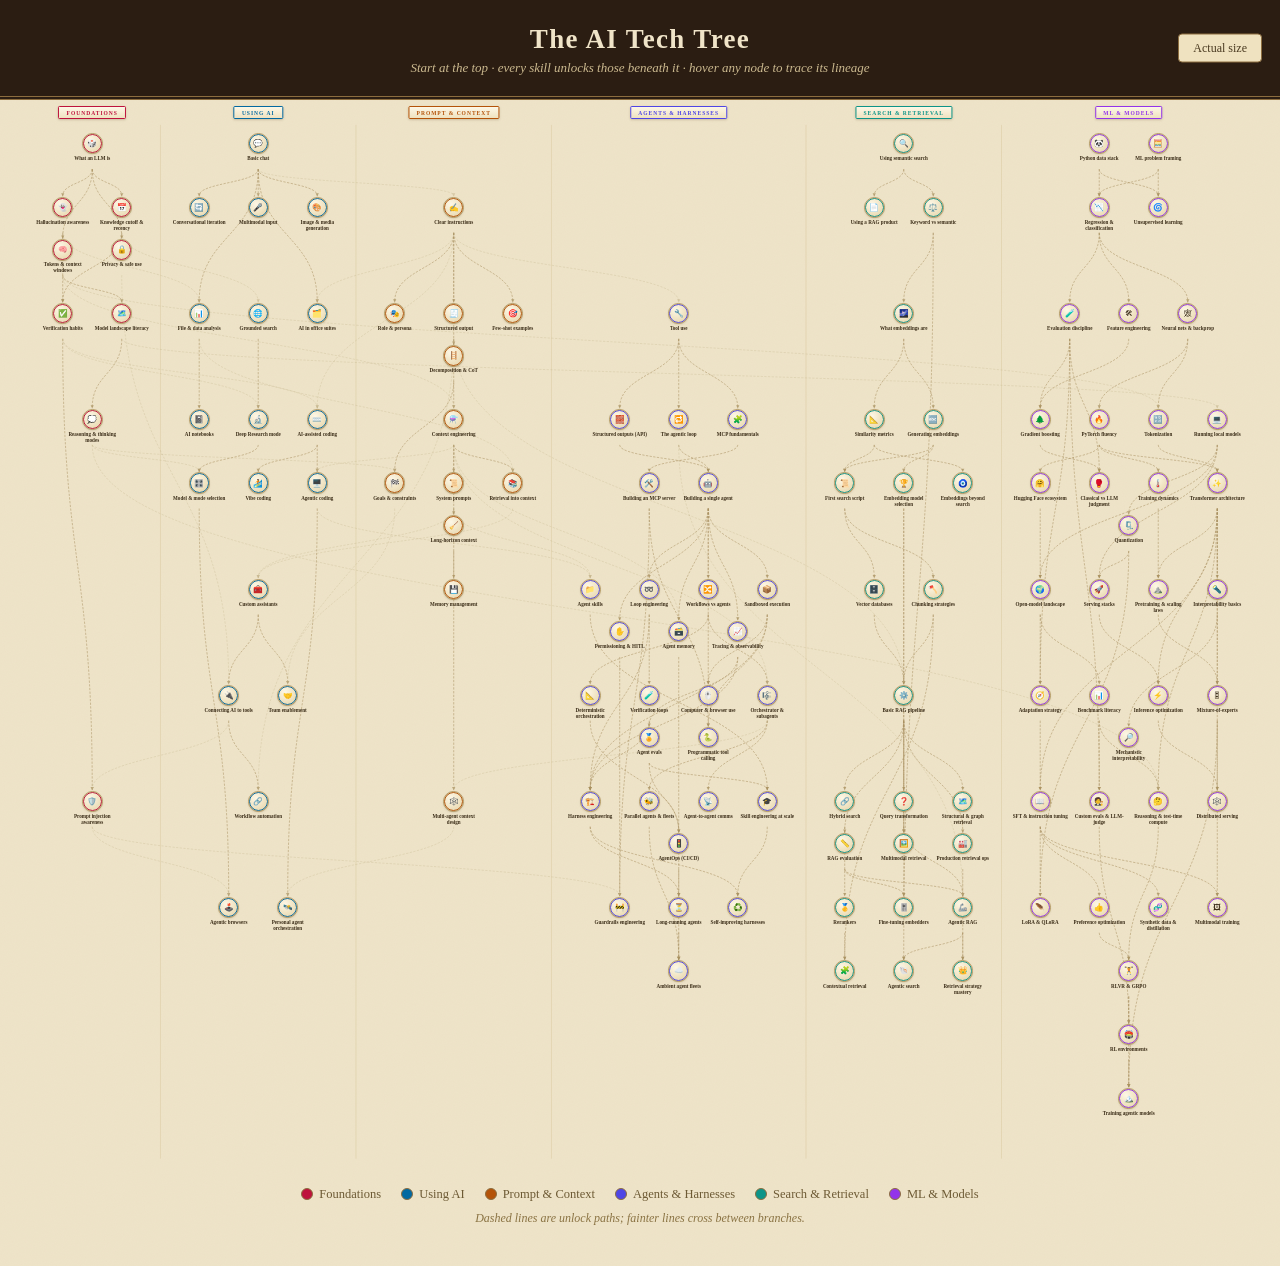
==== index.html @ b803f150 "Initial commit: AI Tech Tree interactive infographic + poster PDF" ====
<!DOCTYPE html>
<html lang="en">
<head>
<meta charset="UTF-8">
<meta name="viewport" content="width=device-width, initial-scale=1.0">
<title>The AI Tech Tree</title>
<style>
  * { margin:0; padding:0; box-sizing:border-box; }
  body {
    font-family: Georgia, "Iowan Old Style", "Palatino Linotype", serif;
    background: #efe4c9 url('data:image/svg+xml,<svg xmlns="http://www.w3.org/2000/svg" width="140" height="140" viewBox="0 0 140 140"><filter id="n"><feTurbulence type="fractalNoise" baseFrequency=".9" numOctaves="2"/><feColorMatrix values="0 0 0 0 .45 0 0 0 0 .38 0 0 0 0 .26 0 0 0 .05 0"/></filter><rect width="140" height="140" filter="url(%23n)"/></svg>');
    color: #3a2c17;
  }
  header.masthead {
    background: #2b1d12; color: #f0e4c8; border-bottom: 4px double #8c6d3f;
    text-align: center; padding: 24px 20px 20px;
    position: relative;
  }
  header.masthead h1 { font-size: 27px; letter-spacing: .05em; font-weight: 700; }
  header.masthead .sub { margin-top: 5px; font-size: 13px; color: #cbb98f; font-style: italic; }
  #zoomBtn {
    position: absolute; right: 18px; top: 50%; transform: translateY(-50%);
    font-family: inherit; font-size: 12px; padding: 6px 14px; cursor: pointer;
    background: #efe2c0; color: #4a3a20; border: 1px solid #8c6d3f; border-radius: 4px;
  }
  #viewport { overflow: auto; }
  .canvas { position: relative; margin: 0 auto; }
  svg.edges { position: absolute; inset: 0; pointer-events: none; }
  .lane-head {
    position: absolute; top: 14px; transform: translateX(-50%); z-index: 6;
    background: linear-gradient(180deg,#fdf7e6,#efe2c0);
    border: 1px solid var(--c); border-radius: 3px;
    padding: 5px 16px; font-size: 12px; font-weight: 700;
    letter-spacing: .18em; text-transform: uppercase; color: var(--c);
    box-shadow: 0 2px 5px rgba(80,60,20,.22); white-space: nowrap;
  }
  .node { position: absolute; width: 122px; text-align: center; cursor: default; transition: opacity .15s, transform .15s; z-index: 3; }
  .node .medal {
    width: 42px; height: 42px; margin: 0 auto 4px; border-radius: 50%;
    background: radial-gradient(circle at 35% 30%, #fdf7e6, #efe2c0 60%, #e2d1a6);
    border: 2.5px solid var(--c); outline: 1px solid #b49a63; outline-offset: 2px;
    display: flex; align-items: center; justify-content: center;
    font-size: 17px; box-shadow: 0 2px 5px rgba(80,60,20,.32);
  }
  .node .nm { font-size: 11px; font-weight: 700; line-height: 1.2; color: #3a2c17; }
  .dim { opacity: .13; }
  .lit { transform: scale(1.06); z-index: 8; }
  .tip {
    position: absolute; z-index: 60; width: 250px; font-size: 12px; line-height: 1.5;
    padding: 10px 13px; border-radius: 6px; pointer-events: none; display: none;
    background: #fbf3dd; border: 1px solid #b49a63; color: #4a3a20;
    box-shadow: 0 6px 18px rgba(80,60,20,.4);
  }
  .tip .needs { margin-top: 5px; font-size: 11px; color: #8a7343; font-style: italic; }
  footer { text-align: center; padding: 18px 0 40px; }
  .legend { display: inline-flex; gap: 20px; font-size: 12.5px; color: #6d5a34; flex-wrap: wrap; justify-content: center; }
  .legend .sw { width: 12px; height: 12px; border-radius: 50%; display: inline-block; margin-right: 6px; vertical-align: -1.5px; border: 1px solid #8c6d3f; }
  .hint { margin-top: 9px; font-size: 12px; font-style: italic; color: #8a7343; }
</style>
</head>
<body>
<header class="masthead">
  <h1>The AI Tech Tree</h1>
  <div class="sub">Start at the top · every skill unlocks those beneath it · hover any node to trace its lineage</div>
  <button id="zoomBtn">Actual size</button>
</header>
<div id="viewport"><div class="canvas" id="canvas"></div></div>
<footer>
  <div class="legend" id="legend"></div>
  <div class="hint">Dashed lines are unlock paths; fainter lines cross between branches.</div>
</footer>

<script>
const BRANCHES = [
  {k:'F', name:'Foundations',           c:'#BE123C'},
  {k:'U', name:'Using AI',              c:'#0369A1'},
  {k:'P', name:'Prompt & Context',      c:'#B45309'},
  {k:'A', name:'Agents & Harnesses',    c:'#4F46E5'},
  {k:'R', name:'Search & Retrieval',    c:'#0D9488'},
  {k:'M', name:'ML & Models',           c:'#9333EA'},
];
const MAXSLOT = {F:2, U:3, P:3, A:4, R:3, M:4};

// [id, name, icon, prereqs, description]
const RAW = {
F: [
 ['F1','What an LLM is','🎲',[],'A probabilistic next-token predictor — not a database or a search engine.'],
 ['F2','Hallucination awareness','👻',['F1'],'Models produce confident falsehoods; fabricated citations exist.'],
 ['F3','Knowledge cutoff & recency','📅',['F1'],'Models have a training cutoff — know when to force web grounding.'],
 ['F4','Tokens & context windows','🧠',['F1'],'Finite working memory and the cost unit of everything downstream.'],
 ['F5','Verification habits','✅',['F2','F3'],'Demand sources, cross-check, test generated code before trusting it.'],
 ['F6','Privacy & safe use','🔒',['F1'],'What not to paste; consumer vs enterprise data handling.'],
 ['F7','Model landscape literacy','🗺️',['F4'],'The major model families and their speed / depth / cost trade-offs.'],
 ['F8','Reasoning & thinking modes','💭',['F7'],'Fast vs extended thinking; when to override the auto-router.'],
 ['F9','Prompt injection awareness','🛡️',['F5','U14'],'Agents reading untrusted content can be hijacked — the "lethal trifecta."'],
],
U: [
 ['U1','Basic chat','💬',[],'Ask, iterate, regenerate, edit prompts.'],
 ['U2','Conversational iteration','🔄',['U1'],'Refine in dialogue; request alternatives and self-critique.'],
 ['U3','Multimodal input','🎤',['U1'],'Voice conversations; uploading images, screenshots, documents.'],
 ['U4','Image & media generation','🎨',['U1'],'Generating and iterating on images and video with references.'],
 ['U5','File & data analysis','📊',['U1','F2'],'PDFs and spreadsheets via modes that compute rather than guess.'],
 ['U6','Grounded search','🌐',['F3'],'Built-in web search with citations — and actually reading them.'],
 ['U7','AI in office suites','🗂️',['U1','P1'],'Assistants inside docs, mail, sheets, and meetings.'],
 ['U8','AI notebooks','📓',['U5'],'Source-grounded notebooks: cited chat, overviews, study guides.'],
 ['U9','Deep Research mode','🔬',['U6','F5'],'Delegating multi-step cited research; auditing the sources.'],
 ['U10','Model & mode selection','🎛️',['F8','U9'],'Cheap-fast for drafts, thinking for hard problems, research for sourcing.'],
 ['U11','Custom assistants','🧰',['P8','P9'],'Packaging instructions + knowledge into reusable assistants.'],
 ['U12','AI-assisted coding','⌨️',['P1','F5'],'IDE copilots and inline chat — reviewing every suggestion.'],
 ['U13','Vibe coding','🏄',['U12'],'Building working apps from natural language; prototype-grade limits.'],
 ['U14','Connecting AI to tools','🔌',['U11','F6'],'MCP connectors to your apps; managing permissions.'],
 ['U15','Agentic coding','🖥️',['U12','P7'],'Delegating multi-file work to terminal agents; specs and diff review.'],
 ['U16','Workflow automation','🔗',['U14','P3'],'AI-in-the-loop automations: triggers, LLM steps, approval gates.'],
 ['U17','Agentic browsers','🕹️',['U10','F9'],'Delegating real web tasks; supervising, sandboxing credentials.'],
 ['U18','Personal agent orchestration','🛰️',['U15','P12'],'Scheduled and background agents running your recurring work.'],
 ['U19','Team enablement','🤝',['U11','P6'],'Sharing prompt libraries, skills, and assistants across a team.'],
],
P: [
 ['P1','Clear instructions','✍️',['U1'],'Task, audience, format, constraints — the context a new hire would need.'],
 ['P2','Role & persona','🎭',['P1'],'Assigning a point of view to shape tone and expertise.'],
 ['P3','Structured output','🧾',['P1'],'JSON, tables, tagged sections; delimiters separating instructions from data.'],
 ['P4','Few-shot examples','🎯',['P1'],'Examples to lock format and style — situational on reasoning models.'],
 ['P5','Decomposition & CoT','🪜',['P1'],'Manual step-by-step — and knowing when reasoning models make it redundant.'],
 ['P6','Goals & constraints','🏁',['P5','F8'],'Specify success criteria; let the model choose the reasoning path.'],
 ['P7','Context engineering','⚗️',['P3','F4'],'Curate the smallest high-signal token set; the window is scarce.'],
 ['P8','System prompts','📜',['P7'],'Persistent behavior at the right altitude — heuristics, not brittle rules.'],
 ['P9','Retrieval into context','📚',['P7','U5'],'Grounding in your own docs instead of pasting everything.'],
 ['P10','Memory management','💾',['P8'],'Curating persistent memory; knowing what is stored.'],
 ['P11','Long-horizon context','🧹',['P7'],'Compaction, scratchpads, deliberately starting fresh threads.'],
 ['P12','Multi-agent context design','🕸️',['P11','A18'],'Condensed hand-offs and context isolation across sub-agents.'],
],
A: [
 ['A1','Tool use','🔧',['P1'],'The model emits a typed call; your code runs it.'],
 ['A2','Structured outputs (API)','🧱',['A1'],'Constraining output to a JSON Schema.'],
 ['A3','The agentic loop','🔁',['A1'],'Gather context → act via tools → verify → repeat.'],
 ['A4','MCP fundamentals','🧩',['A1'],'The standard interface exposing tools and resources to any agent.'],
 ['A5','Building an MCP server','🛠️',['A4'],'Authoring tools with good descriptions; avoiding token bloat.'],
 ['A6','Agent skills','📁',['P8','U15'],'Procedural knowledge as progressively-loaded skill folders.'],
 ['A7','Building a single agent','🤖',['A3','A2'],'Implementing an agent with a current SDK or framework.'],
 ['A8','Loop engineering','➿',['A7'],'Verifiable goals, iteration caps, budgets, termination criteria.'],
 ['A9','Workflows vs agents','🔀',['A7'],'Deterministic pipelines vs open-ended loops — simplest that works.'],
 ['A10','Deterministic orchestration','📐',['A9'],'Control flow in code and graphs, LLM calls as steps.'],
 ['A11','Verification loops','🧪',['A8'],'Tests, linters, and judges inside the loop, not after it.'],
 ['A12','Sandboxed execution','📦',['A7'],'Containers and microVMs; filesystem and network policy.'],
 ['A13','Permissioning & HITL','✋',['A7'],'Approval gates, allowlists, escalation for irreversible actions.'],
 ['A14','Agent memory','🗃️',['P7','A7'],'Session persistence, memory files, cross-session recall.'],
 ['A15','Computer & browser use','🖱️',['A7','A12'],'Agents driving GUIs and browsers via screenshots or DOM.'],
 ['A16','Tracing & observability','📈',['A7'],'Step-level traces of tool calls, tokens, and cost.'],
 ['A17','Harness engineering','🏗️',['A8','A11','A12','A16'],'Engineering the environment around the model — Agent = Model + Harness.'],
 ['A18','Orchestrator & subagents','🎼',['A9','P7'],'A lead agent decomposes, spawns specialists, synthesizes.'],
 ['A19','Parallel agents & fleets','🐝',['A18'],'Fan-out/fan-in; knowing when parallelism pays vs hurts.'],
 ['A20','Agent-to-agent comms','📡',['A18'],'Handoffs and protocols; message-passing vs shared state.'],
 ['A21','Agent evals','🏅',['A16'],'Task success, trajectory evals, pass^k reliability.'],
 ['A22','Guardrails engineering','🚧',['A13','A5','F9'],'Policy checks, budget caps, blast-radius reduction.'],
 ['A23','Programmatic tool calling','🐍',['A5','A12'],'The agent writes code that calls tools as APIs — huge token savings.'],
 ['A24','Skill engineering at scale','🎓',['A6','A21'],'Authoring, evaluating, and distributing skills across teams.'],
 ['A25','AgentOps (CI/CD)','🚦',['A21','A10'],'Regression evals in CI, harness versioning, canary rollouts.'],
 ['A26','Long-running agents','⏳',['A17','A14'],'Hours-to-days sessions: checkpointing, triggers, self-resumption.'],
 ['A27','Ambient agent fleets','☁️',['A26','A19','A25'],'Headless cloud agents reviewed asynchronously by humans.'],
 ['A28','Self-improving harnesses','♻️',['A24','A17'],'Agents that patch their own harness from failure traces, gated by evals.'],
],
R: [
 ['R1','Using semantic search','🔍',[],'Meaning-based search in everyday apps — ideas, not just keywords.'],
 ['R2','Using a RAG product','📄',['R1'],'Q&A over your own documents; judging groundedness.'],
 ['R3','Keyword vs semantic','⚖️',['R1'],'When exact match (grep) beats meaning match, and vice versa.'],
 ['R4','What embeddings are','🌌',['R3'],'Text as vectors where distance ≈ similarity of meaning.'],
 ['R5','Similarity metrics','📐',['R4'],'Cosine and dot product — "how alike are these sentences," in code.'],
 ['R6','Generating embeddings','🔤',['R4'],'Embedding APIs and the sentence-transformers library.'],
 ['R7','First search script','📜',['R5','R6'],'Embed a few hundred texts, brute-force cosine search. No database.'],
 ['R8','Embedding model selection','🏆',['R6'],'MTEB literacy — but trust a small eval on your own data.'],
 ['R9','Vector databases','🗄️',['R7'],'ANN indexes for searching millions of vectors fast.'],
 ['R10','Chunking strategies','🪓',['R7'],'Splitting documents well — the #1 RAG failure mode.'],
 ['R11','Basic RAG pipeline','⚙️',['R9','R10','P3'],'Retrieve → augment → generate, with citations.'],
 ['R12','Hybrid search','🔗',['R11'],'Dense + BM25 + filters fused with RRF — the default baseline.'],
 ['R13','Rerankers','🥇',['R12'],'Second-stage precision with cross-encoders or late interaction.'],
 ['R14','Embeddings beyond search','🧿',['R5'],'Clustering, classification, dedup, recommendations, anomalies.'],
 ['R15','Query transformation','❓',['R11'],'Rewriting, multi-query, HyDE — fixing bad queries before retrieval.'],
 ['R16','Contextual retrieval','🧩',['R10','R13'],'LLM-generated chunk context; late chunking with long-context embedders.'],
 ['R17','Structural & graph retrieval','🗺️',['R11'],'Parent-document, RAPTOR hierarchies, GraphRAG for multi-hop.'],
 ['R18','RAG evaluation','📏',['R11'],'Faithfulness, precision/recall, golden datasets — the gate to everything advanced.'],
 ['R19','Multimodal retrieval','🖼️',['R8','R11'],'PDFs-as-images, tables, diagrams — "you can\'t grep a diagram."'],
 ['R20','Fine-tuning embedders','🎚️',['R8','R18'],'Domain adaptation via contrastive training with hard negatives.'],
 ['R21','Production retrieval ops','🏭',['R11'],'Index freshness, versioning, latency budgets, semantic caching.'],
 ['R22','Agentic RAG','🦾',['R15','R18','A3'],'The LLM plans retrieval: decides if/what/where, grades, retries.'],
 ['R23','Agentic search','🐚',['R22','R3'],'Agents grepping live data instead of pre-built indexes.'],
 ['R24','Retrieval strategy mastery','👑',['R22','R21'],'RAG vs long context vs hybrid — "naive RAG is dead, retrieval is not."'],
],
M: [
 ['M1','Python data stack','🐼',[],'NumPy, pandas, and notebooks for shaping data.'],
 ['M2','ML problem framing','🧮',[],'Supervised vs unsupervised vs RL — is this even ML-shaped?'],
 ['M3','Regression & classification','📉',['M1','M2'],'scikit-learn fit/predict on the classic models.'],
 ['M4','Evaluation discipline','🧪',['M3'],'Splits, cross-validation, leakage, baselines before models.'],
 ['M5','Feature engineering','🛠',['M3'],'Encodings, scaling, domain features — still decisive on tabular data.'],
 ['M6','Gradient boosting','🌲',['M4','M5'],'XGBoost/LightGBM — the reigning tabular default.'],
 ['M7','Unsupervised learning','🌀',['M1','M2'],'Clustering, PCA/UMAP, anomalies — the bridge to embeddings.'],
 ['M8','Neural nets & backprop','🕸',['M3'],'Layers, losses, gradient descent — differentiable programs.'],
 ['M9','PyTorch fluency','🔥',['M8'],'Tensors, autograd, training loops.'],
 ['M10','Tokenization','🔡',['M8','F4'],'BPE subwords; token-cost failure modes.'],
 ['M11','Running local models','💻',['F7'],'Ollama and llama.cpp; matching model size to hardware.'],
 ['M12','Hugging Face ecosystem','🤗',['M9'],'The Hub, model cards, pipelines, license literacy.'],
 ['M13','Classical vs LLM judgment','🥊',['M6','M4'],'When a $0.0001 XGBoost model beats an LLM.'],
 ['M14','Training dynamics','🌡️',['M9'],'Optimizers, schedules, overfitting diagnosis, loss curves.'],
 ['M15','Transformer architecture','✨',['M9','M10'],'Self-attention, RoPE, KV cache — the hub of the deep branch.'],
 ['M16','Quantization','🗜️',['M11'],'GGUF and 4/8-bit trade-offs; formats for GPU serving.'],
 ['M17','Open-model landscape','🌍',['M11','M12'],'Current open-weight families; benchmark skepticism.'],
 ['M18','Adaptation strategy','🧭',['M17','M4'],'Prompt vs RAG vs fine-tune: "fine-tuning is for form, not facts."'],
 ['M19','SFT & instruction tuning','📖',['M18','M15'],'Chat templates; small curated datasets beat big scraped ones.'],
 ['M20','LoRA & QLoRA','🪶',['M19','M16'],'Low-rank adapters — realistic single-GPU fine-tuning.'],
 ['M21','Serving stacks','🚀',['M11','M16'],'vLLM/SGLang; OpenAI-compatible endpoints; throughput vs latency.'],
 ['M22','Benchmark literacy','📊',['M17'],'Saturation, contamination, and the current differentiators.'],
 ['M23','Pretraining & scaling laws','⛰️',['M15','M14'],'Why pure pretraining scaling plateaued.'],
 ['M24','Preference optimization','👍',['M19'],'DPO-family alignment from preference pairs; RLHF as the legacy path.'],
 ['M25','RLVR & GRPO','🏋️',['M24','M32'],'RL with verifiable rewards — the recipe defining modern post-training.'],
 ['M26','Synthetic data & distillation','🧬',['M19'],'Teacher-generated data; distilling reasoning into small models.'],
 ['M27','Inference optimization','⚡',['M21','M15'],'Continuous batching, paged KV cache, speculative decoding.'],
 ['M28','Custom evals & LLM-judge','🧑‍⚖️',['M22','M4'],'Task-specific eval sets; judge biases; eval-driven development.'],
 ['M29','Interpretability basics','🔦',['M15'],'Probing, logit lens, attention visualization.'],
 ['M30','Mixture-of-experts','🎛',['M15','M23'],'Sparse routing — why nearly every frontier model is MoE.'],
 ['M31','Multimodal training','🖼',['M15','M19'],'Vision-language models and fusion approaches.'],
 ['M32','Reasoning & test-time compute','🤔',['M15','M22','F8'],'Long chains of thought, thinking budgets, parallel sampling.'],
 ['M33','RL environments','🏟️',['M25','M28'],'Environments and verifiers — you can\'t reward what you can\'t score.'],
 ['M34','Training agentic models','🏔️',['M25','M33','M30'],'SFT on traces → RLVR → agentic RL in tool environments.'],
 ['M35','Mechanistic interpretability','🔎',['M29'],'SAEs and circuit tracing, crossing into production debugging.'],
 ['M36','Distributed serving','🕸️',['M27','M30'],'Prefill/decode disaggregation and parallelism at scale.'],
]
};

// ---------- build node table ----------
const NODES = [], byId = {};
BRANCHES.forEach(b=>{
  RAW[b.k].forEach(r=>{
    const n = {id:r[0], name:r[1], icon:r[2], pre:r[3], d:r[4], br:b.k, c:b.c};
    NODES.push(n); byId[n.id] = n;
  });
});

// topological level: 1 + max(level of prereqs)
const memo = {};
function lvl(id){
  if (memo[id]) return memo[id];
  const n = byId[id];
  memo[id] = n.pre.length ? 1 + Math.max(...n.pre.map(lvl)) : 1;
  return memo[id];
}
NODES.forEach(n=>{ n.level = lvl(n.id); });
const MAXL = Math.max(...NODES.map(n=>n.level));

// ---------- layout ----------
const SLOTW = 128, LANE_GAP = 40, ROWH = 138, WRAPH = 92, TOP = 74, MARGIN = 46;
// group by branch+level, assign slots with wrapping
const groups = {};
NODES.forEach(n=>{
  const k = n.br + '|' + n.level;
  (groups[k] = groups[k] || []).push(n);
});
Object.values(groups).forEach(g=>{
  const ms = MAXSLOT[g[0].br];
  g.forEach((n,i)=>{ n.slot = i % ms; n.wrow = Math.floor(i / ms); n.rowCount = Math.min(g.length - Math.floor(i/ms)*ms, ms); });
});
// lane x offsets
let lx = MARGIN;
const laneStart = {}, laneWidth = {};
BRANCHES.forEach(b=>{
  laneStart[b.k] = lx;
  laneWidth[b.k] = MAXSLOT[b.k] * SLOTW;
  lx += laneWidth[b.k] + LANE_GAP;
});
const W = lx - LANE_GAP + MARGIN;
// level y offsets (height = rows needed at that level)
const levelRows = {};
for (let L=1; L<=MAXL; L++){
  levelRows[L] = 1;
  BRANCHES.forEach(b=>{
    const g = groups[b.k+'|'+L];
    if (g) levelRows[L] = Math.max(levelRows[L], Math.ceil(g.length / MAXSLOT[b.k]));
  });
}
const levelY = {};
let cy = TOP;
for (let L=1; L<=MAXL; L++){
  levelY[L] = cy;
  cy += ROWH + (levelRows[L]-1)*WRAPH;
}
const H = cy + 30;

NODES.forEach(n=>{
  const centerOffset = (MAXSLOT[n.br] - n.rowCount) * SLOTW / 2;
  n.x = laneStart[n.br] + centerOffset + n.slot*SLOTW + SLOTW/2;  // medal center x
  n.y = levelY[n.level] + n.wrow*WRAPH + 21 + 2;  // medal center y
});

// ---------- render ----------
const canvas = document.getElementById('canvas');
canvas.style.width = W+'px'; canvas.style.height = H+'px';

// lane headers
BRANCHES.forEach(b=>{
  const el = document.createElement('div');
  el.className = 'lane-head';
  el.style.left = (laneStart[b.k] + laneWidth[b.k]/2)+'px';
  el.style.setProperty('--c', b.c);
  el.textContent = b.name;
  canvas.appendChild(el);
});

// edges
const svg = document.createElementNS('http://www.w3.org/2000/svg','svg');
svg.setAttribute('class','edges'); svg.setAttribute('width',W); svg.setAttribute('height',H);
canvas.appendChild(svg);
// lane separator rails
BRANCHES.slice(1).forEach(b=>{
  const x = laneStart[b.k] - LANE_GAP/2;
  const p = document.createElementNS('http://www.w3.org/2000/svg','path');
  p.setAttribute('d',`M ${x} ${TOP-20} L ${x} ${H-16}`);
  p.setAttribute('stroke','#d8c69c'); p.setAttribute('stroke-width','1'); p.setAttribute('fill','none');
  svg.appendChild(p);
});

const EDGE_C = '#a8905f', EDGE_X = '#bfae83', EDGE_LIT = '#2b1d12';
const edgeEls = {};
const EDGES = [];
NODES.forEach(n=>n.pre.forEach(p=>EDGES.push([p, n.id])));
EDGES.forEach(([a,b])=>{
  const na = byId[a], nb = byId[b];
  const ra = 21, rb = 21;
  const x1 = na.x, y1 = na.y + ra + 32;   // out the bottom, below label
  const x2 = nb.x, y2 = nb.y - rb - 5;    // into the top of the medal
  const my = (y1+y2)/2;
  const cross = na.br !== nb.br;
  const p = document.createElementNS('http://www.w3.org/2000/svg','path');
  p.setAttribute('d',`M ${x1} ${y1} C ${x1} ${my}, ${x2} ${my}, ${x2} ${y2-2} L ${x2} ${y2}`);
  p.setAttribute('fill','none');
  p.setAttribute('stroke', cross?EDGE_X:EDGE_C);
  p.setAttribute('stroke-width', cross?'1.2':'1.5');
  p.setAttribute('stroke-dasharray','5 3');
  p.style.opacity = cross? .5 : .75;
  const tip = document.createElementNS('http://www.w3.org/2000/svg','path');
  tip.setAttribute('d',`M ${x2-3.5} ${y2-7} L ${x2} ${y2} L ${x2+3.5} ${y2-7} Z`);
  tip.setAttribute('fill', cross?EDGE_X:EDGE_C);
  tip.style.opacity = cross? .5 : .75;
  svg.appendChild(p); svg.appendChild(tip);
  edgeEls[a+'>'+b] = {p, tip, cross};
});

// lineage maps
const anc = {}, desc = {};
NODES.forEach(n=>{anc[n.id]=new Set(); desc[n.id]=new Set();});
function collectUp(id,set){ byId[id].pre.forEach(p=>{ if(!set.has(p)){ set.add(p); collectUp(p,set); } }); }
NODES.forEach(n=>collectUp(n.id, anc[n.id]));
EDGES.forEach(([a,b])=>{ desc[a].add(b); });
function collectDown(id,set){ desc[id].forEach(d0=>{}); }
// full descendants via repeated pass
NODES.forEach(n=>{
  const set = new Set(); const stack = [n.id];
  while (stack.length){
    const cur = stack.pop();
    EDGES.forEach(([a,b])=>{ if (a===cur && !set.has(b)){ set.add(b); stack.push(b); } });
  }
  n.descAll = set;
});

const tipEl = document.createElement('div'); tipEl.className='tip'; canvas.appendChild(tipEl);

const nodeEls = {};
NODES.forEach(n=>{
  const el = document.createElement('div');
  el.className = 'node';
  el.style.left = (n.x-61)+'px';
  el.style.top = (n.y - 21 - 2)+'px';
  el.style.setProperty('--c', n.c);
  el.innerHTML = `<div class="medal">${n.icon}</div><div class="nm">${n.name}</div>`;
  canvas.appendChild(el);
  nodeEls[n.id] = el;

  el.addEventListener('mouseenter', ()=>{
    const keep = new Set([n.id, ...anc[n.id], ...n.descAll]);
    NODES.forEach(m=>{
      nodeEls[m.id].classList.toggle('dim', !keep.has(m.id));
      nodeEls[m.id].classList.toggle('lit', keep.has(m.id));
    });
    Object.entries(edgeEls).forEach(([k,e])=>{
      const [a,b] = k.split('>');
      const on = keep.has(a) && keep.has(b);
      e.p.setAttribute('stroke', on?EDGE_LIT:(e.cross?EDGE_X:EDGE_C));
      e.p.setAttribute('stroke-width', on?'2.4':(e.cross?'1.2':'1.5'));
      e.tip.setAttribute('fill', on?EDGE_LIT:(e.cross?EDGE_X:EDGE_C));
      e.p.style.opacity = e.tip.style.opacity = on?1:.07;
    });
    tipEl.style.display='block';
    const needNames = n.pre.map(p=>byId[p].name).join(', ');
    tipEl.innerHTML = `<b>${n.name}</b><br>${n.d}` + (needNames?`<div class="needs">Unlocked by: ${needNames}</div>`:'<div class="needs">A starting point — no prerequisites.</div>');
    tipEl.style.left = Math.max(8, Math.min(n.x+40, W-266))+'px';
    tipEl.style.top = Math.max(6, n.y-80)+'px';
  });
  el.addEventListener('mouseleave', ()=>{
    NODES.forEach(m=>nodeEls[m.id].classList.remove('dim','lit'));
    Object.values(edgeEls).forEach(e=>{
      e.p.setAttribute('stroke', e.cross?EDGE_X:EDGE_C);
      e.p.setAttribute('stroke-width', e.cross?'1.2':'1.5');
      e.tip.setAttribute('fill', e.cross?EDGE_X:EDGE_C);
      e.p.style.opacity = e.tip.style.opacity = e.cross?.5:.75;
    });
    tipEl.style.display='none';
  });
});

document.getElementById('legend').innerHTML =
  BRANCHES.map(b=>`<span><span class="sw" style="background:${b.c}"></span>${b.name}</span>`).join('');

// fit-width zoom toggle
const vp = document.getElementById('viewport'), btn = document.getElementById('zoomBtn');
let fit = true;
function applyZoom(){
  const s = fit ? Math.min(1, (window.innerWidth - 24) / W) : 1;
  canvas.style.zoom = s;
  btn.textContent = fit ? 'Actual size' : 'Fit width';
}
btn.addEventListener('click', ()=>{ fit = !fit; applyZoom(); });
window.addEventListener('resize', applyZoom);
applyZoom();
</script>
</body>
</html>
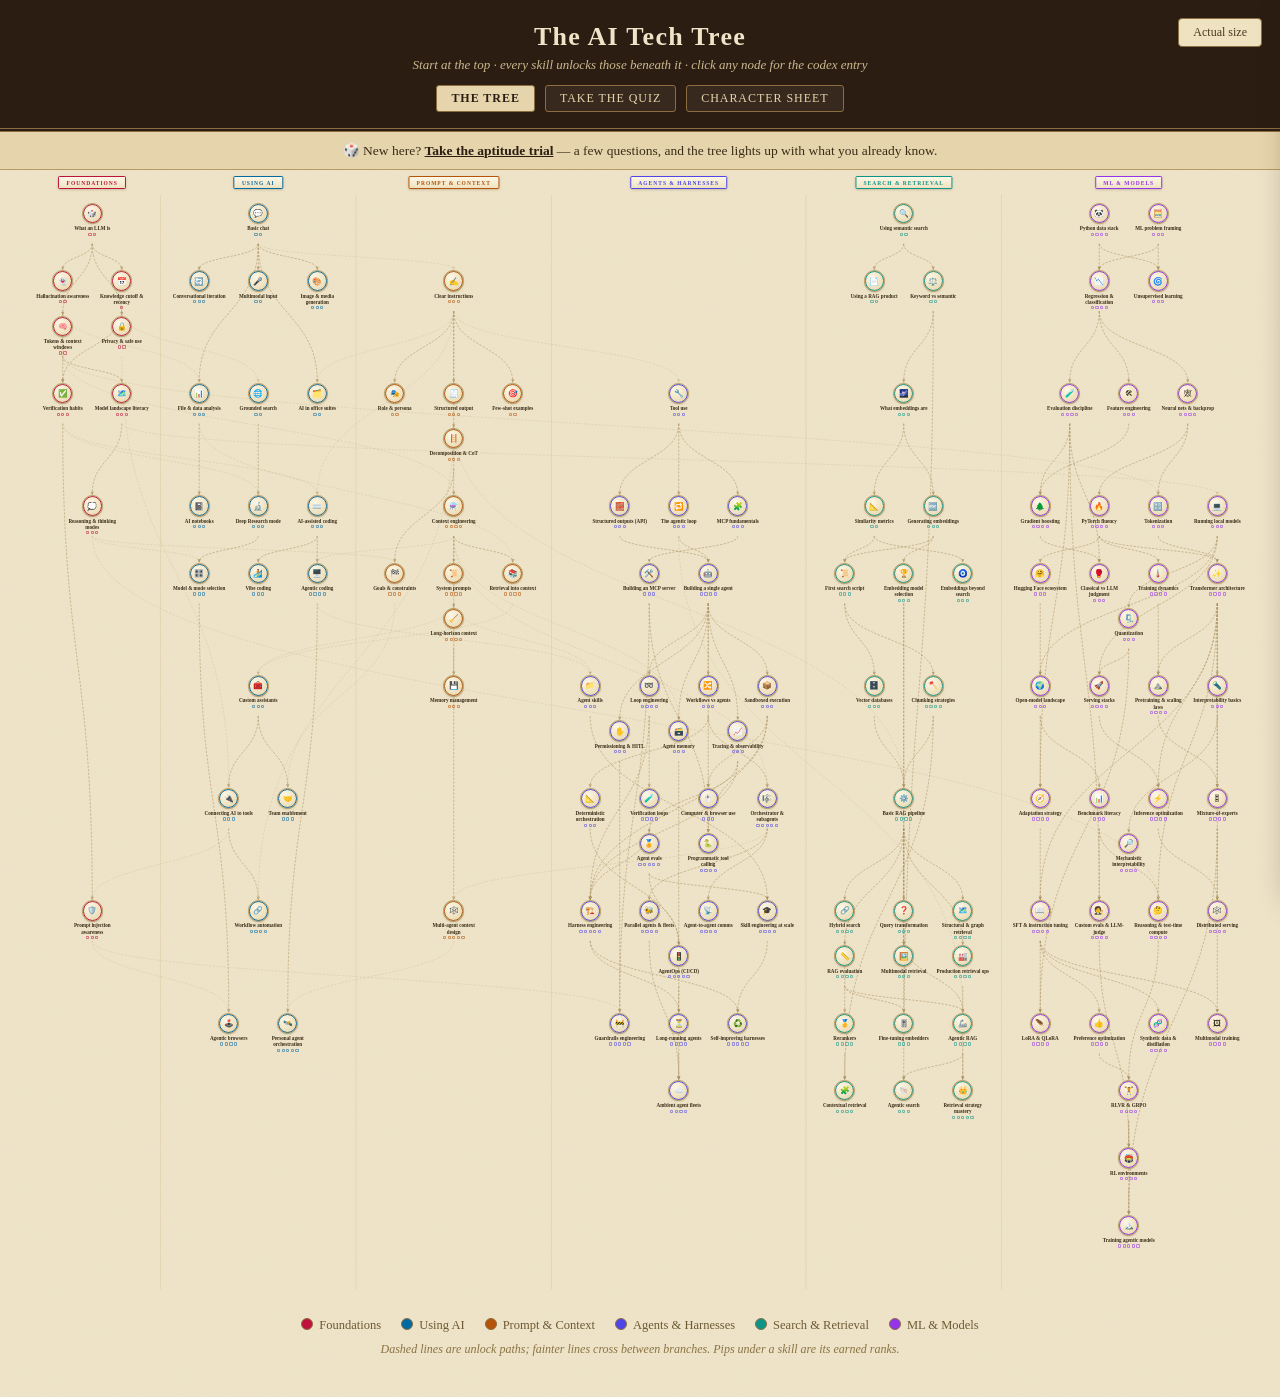
==== commit 80f4b0c3: "Add aptitude quiz, character sheet, and skill ranks - quiz.html: adaptive trial — goal question + ch" ====
--- a/index.html
+++ b/index.html
@@ -4,22 +4,10 @@
 <meta charset="UTF-8">
 <meta name="viewport" content="width=device-width, initial-scale=1.0">
 <title>The AI Tech Tree</title>
+<link rel="stylesheet" href="tt.css">
 <style>
-  * { margin:0; padding:0; box-sizing:border-box; }
-  body {
-    font-family: Georgia, "Iowan Old Style", "Palatino Linotype", serif;
-    background: #efe4c9 url('data:image/svg+xml,<svg xmlns="http://www.w3.org/2000/svg" width="140" height="140" viewBox="0 0 140 140"><filter id="n"><feTurbulence type="fractalNoise" baseFrequency=".9" numOctaves="2"/><feColorMatrix values="0 0 0 0 .45 0 0 0 0 .38 0 0 0 0 .26 0 0 0 .05 0"/></filter><rect width="140" height="140" filter="url(%23n)"/></svg>');
-    color: #3a2c17;
-  }
-  header.masthead {
-    background: #2b1d12; color: #f0e4c8; border-bottom: 4px double #8c6d3f;
-    text-align: center; padding: 24px 20px 20px;
-    position: relative;
-  }
-  header.masthead h1 { font-size: 27px; letter-spacing: .05em; font-weight: 700; }
-  header.masthead .sub { margin-top: 5px; font-size: 13px; color: #cbb98f; font-style: italic; }
   #zoomBtn {
-    position: absolute; right: 18px; top: 50%; transform: translateY(-50%);
+    position: absolute; right: 18px; top: 18px;
     font-family: inherit; font-size: 12px; padding: 6px 14px; cursor: pointer;
     background: #efe2c0; color: #4a3a20; border: 1px solid #8c6d3f; border-radius: 4px;
   }
@@ -34,7 +22,7 @@
     letter-spacing: .18em; text-transform: uppercase; color: var(--c);
     box-shadow: 0 2px 5px rgba(80,60,20,.22); white-space: nowrap;
   }
-  .node { position: absolute; width: 122px; text-align: center; cursor: default; transition: opacity .15s, transform .15s; z-index: 3; }
+  .node { position: absolute; width: 122px; text-align: center; cursor: pointer; transition: opacity .15s, transform .15s; z-index: 3; }
   .node .medal {
     width: 42px; height: 42px; margin: 0 auto 4px; border-radius: 50%;
     background: radial-gradient(circle at 35% 30%, #fdf7e6, #efe2c0 60%, #e2d1a6);
@@ -43,8 +31,17 @@
     font-size: 17px; box-shadow: 0 2px 5px rgba(80,60,20,.32);
   }
   .node .nm { font-size: 11px; font-weight: 700; line-height: 1.2; color: #3a2c17; }
-  .dim { opacity: .13; }
-  .lit { transform: scale(1.06); z-index: 8; }
+  .node .pips { display:flex; justify-content:center; gap:3px; margin-top:3px; height:8px; }
+  .node .pips i { width:7px; height:7px; border-radius:2px; border:1px solid var(--c); background:transparent; opacity:.55; }
+  .node .pips i.on { background: var(--c); opacity:1; }
+  /* once the trial has data, unearned skills recede */
+  body.surveyed .node.locked { opacity:.38; }
+  body.surveyed .node.locked .medal { filter: grayscale(.75); }
+  body.surveyed .node.locked:hover { opacity:.9; }
+  .node.sel .medal { outline:2px solid #2b1d12; outline-offset:3px; }
+  .dim { opacity: .13 !important; }
+  .lit { transform: scale(1.06); z-index: 8; opacity:1 !important; }
+  .lit .medal { filter:none !important; }
   .tip {
     position: absolute; z-index: 60; width: 250px; font-size: 12px; line-height: 1.5;
     padding: 10px 13px; border-radius: 6px; pointer-events: none; display: none;
@@ -56,198 +53,82 @@
   .legend { display: inline-flex; gap: 20px; font-size: 12.5px; color: #6d5a34; flex-wrap: wrap; justify-content: center; }
   .legend .sw { width: 12px; height: 12px; border-radius: 50%; display: inline-block; margin-right: 6px; vertical-align: -1.5px; border: 1px solid #8c6d3f; }
   .hint { margin-top: 9px; font-size: 12px; font-style: italic; color: #8a7343; }
+
+  .banner { text-align:center; padding: 10px; background:#e6d5ac; border-bottom:1px solid #b49a63; font-size:13.5px; }
+  .banner a { color:#2b1d12; font-weight:700; }
+
+  /* ---------- side drawer ---------- */
+  #shade { position:fixed; inset:0; background:rgba(43,29,18,.25); z-index:90; opacity:0; pointer-events:none; transition:opacity .22s; }
+  #shade.open { opacity:1; pointer-events:auto; }
+  #drawer {
+    position: fixed; top:0; right:0; height:100%; width: 420px; max-width: 94vw; z-index: 95;
+    background: #fbf3dd; border-left: 2px solid #8c6d3f; box-shadow: -10px 0 28px rgba(43,29,18,.4);
+    transform: translateX(105%); transition: transform .25s ease; overflow-y: auto;
+    padding: 22px 24px 40px;
+  }
+  #drawer.open { transform: translateX(0); }
+  #drawer .dclose { position:absolute; top:12px; right:14px; font-size:20px; background:none; border:none; cursor:pointer; color:#8a7343; font-family:inherit; }
+  #drawer .dhead { display:flex; gap:14px; align-items:center; margin: 4px 0 4px; }
+  #drawer .dmedal {
+    width: 56px; height: 56px; border-radius:50%; flex:none;
+    background: radial-gradient(circle at 35% 30%, #fdf7e6, #efe2c0 60%, #e2d1a6);
+    border: 3px solid var(--c); outline:1px solid #b49a63; outline-offset:2px;
+    display:flex; align-items:center; justify-content:center; font-size:26px;
+    box-shadow: 0 2px 6px rgba(80,60,20,.32);
+  }
+  #drawer h2 { font-size: 20px; line-height:1.2; }
+  #drawer .dsub { margin-top: 3px; }
+  #drawer h4 { font-size: 11px; letter-spacing:.16em; text-transform:uppercase; color:#6d5a34;
+               border-bottom:1px solid #d8c69c; padding-bottom:4px; margin: 20px 0 9px; }
+  #drawer p { font-size: 13.5px; line-height:1.6; color:#3a2c17; }
+  #drawer .ranks { display:flex; flex-direction:column; gap:6px; }
+  #drawer .rrow { display:flex; align-items:baseline; gap:9px; cursor:pointer; padding:6px 8px; border-radius:5px; border:1px solid transparent; }
+  #drawer .rrow:hover { background:#fff9e8; border-color:#d8c69c; }
+  #drawer .rrow .box { flex:none; width:15px; height:15px; border-radius:3px; border:1.5px solid var(--c); background:transparent; position:relative; top:2px; }
+  #drawer .rrow.on .box { background:var(--c); }
+  #drawer .rrow.on .box::after { content:'✓'; color:#fbf3dd; font-size:11px; position:absolute; top:-2px; left:2px; }
+  #drawer .rrow .rl { font-size:13px; }
+  #drawer .rrow.on .rl { font-weight:700; }
+  #drawer .rrow .rn { font-size:10.5px; color:#8a7343; flex:none; width:16px; }
+  #drawer .srcnote { font-size:11.5px; color:#8a7343; font-style:italic; margin-top:7px; }
+  #drawer .linkrow { display:flex; flex-wrap:wrap; gap:7px; }
+  #drawer .nlink { display:inline-flex; align-items:center; gap:6px; font-size:12px; text-decoration:none; color:#3a2c17;
+                   border:1px solid var(--c); border-radius:14px; padding:4px 11px 4px 7px; background:#fdf7e6; cursor:pointer; }
+  #drawer .nlink:hover { background:#fff9e8; }
+  #drawer .nlink.done { border-style:solid; }
+  #drawer .nlink.todo { opacity:.62; border-style:dashed; }
+  #drawer ul.res { list-style:none; }
+  #drawer ul.res li { margin-bottom:7px; font-size:13px; }
+  #drawer ul.res a { color:#5b4426; }
 </style>
 </head>
 <body>
 <header class="masthead">
   <h1>The AI Tech Tree</h1>
-  <div class="sub">Start at the top · every skill unlocks those beneath it · hover any node to trace its lineage</div>
+  <div class="sub">Start at the top · every skill unlocks those beneath it · click any node for the codex entry</div>
+  <div id="nav"></div>
   <button id="zoomBtn">Actual size</button>
 </header>
+<div class="banner" id="banner" style="display:none">
+  🎲 New here? <a href="quiz.html">Take the aptitude trial</a> — a few questions, and the tree lights up with what you already know.
+</div>
 <div id="viewport"><div class="canvas" id="canvas"></div></div>
 <footer>
   <div class="legend" id="legend"></div>
-  <div class="hint">Dashed lines are unlock paths; fainter lines cross between branches.</div>
+  <div class="hint">Dashed lines are unlock paths; fainter lines cross between branches. Pips under a skill are its earned ranks.</div>
 </footer>
 
+<div id="shade"></div>
+<aside id="drawer" aria-label="skill codex entry"></aside>
+
+<script src="skills-data.js"></script>
+<script src="app.js"></script>
 <script>
-const BRANCHES = [
-  {k:'F', name:'Foundations',           c:'#BE123C'},
-  {k:'U', name:'Using AI',              c:'#0369A1'},
-  {k:'P', name:'Prompt & Context',      c:'#B45309'},
-  {k:'A', name:'Agents & Harnesses',    c:'#4F46E5'},
-  {k:'R', name:'Search & Retrieval',    c:'#0D9488'},
-  {k:'M', name:'ML & Models',           c:'#9333EA'},
-];
-const MAXSLOT = {F:2, U:3, P:3, A:4, R:3, M:4};
-
-// [id, name, icon, prereqs, description]
-const RAW = {
-F: [
- ['F1','What an LLM is','🎲',[],'A probabilistic next-token predictor — not a database or a search engine.'],
- ['F2','Hallucination awareness','👻',['F1'],'Models produce confident falsehoods; fabricated citations exist.'],
- ['F3','Knowledge cutoff & recency','📅',['F1'],'Models have a training cutoff — know when to force web grounding.'],
- ['F4','Tokens & context windows','🧠',['F1'],'Finite working memory and the cost unit of everything downstream.'],
- ['F5','Verification habits','✅',['F2','F3'],'Demand sources, cross-check, test generated code before trusting it.'],
- ['F6','Privacy & safe use','🔒',['F1'],'What not to paste; consumer vs enterprise data handling.'],
- ['F7','Model landscape literacy','🗺️',['F4'],'The major model families and their speed / depth / cost trade-offs.'],
- ['F8','Reasoning & thinking modes','💭',['F7'],'Fast vs extended thinking; when to override the auto-router.'],
- ['F9','Prompt injection awareness','🛡️',['F5','U14'],'Agents reading untrusted content can be hijacked — the "lethal trifecta."'],
-],
-U: [
- ['U1','Basic chat','💬',[],'Ask, iterate, regenerate, edit prompts.'],
- ['U2','Conversational iteration','🔄',['U1'],'Refine in dialogue; request alternatives and self-critique.'],
- ['U3','Multimodal input','🎤',['U1'],'Voice conversations; uploading images, screenshots, documents.'],
- ['U4','Image & media generation','🎨',['U1'],'Generating and iterating on images and video with references.'],
- ['U5','File & data analysis','📊',['U1','F2'],'PDFs and spreadsheets via modes that compute rather than guess.'],
- ['U6','Grounded search','🌐',['F3'],'Built-in web search with citations — and actually reading them.'],
- ['U7','AI in office suites','🗂️',['U1','P1'],'Assistants inside docs, mail, sheets, and meetings.'],
- ['U8','AI notebooks','📓',['U5'],'Source-grounded notebooks: cited chat, overviews, study guides.'],
- ['U9','Deep Research mode','🔬',['U6','F5'],'Delegating multi-step cited research; auditing the sources.'],
- ['U10','Model & mode selection','🎛️',['F8','U9'],'Cheap-fast for drafts, thinking for hard problems, research for sourcing.'],
- ['U11','Custom assistants','🧰',['P8','P9'],'Packaging instructions + knowledge into reusable assistants.'],
- ['U12','AI-assisted coding','⌨️',['P1','F5'],'IDE copilots and inline chat — reviewing every suggestion.'],
- ['U13','Vibe coding','🏄',['U12'],'Building working apps from natural language; prototype-grade limits.'],
- ['U14','Connecting AI to tools','🔌',['U11','F6'],'MCP connectors to your apps; managing permissions.'],
- ['U15','Agentic coding','🖥️',['U12','P7'],'Delegating multi-file work to terminal agents; specs and diff review.'],
- ['U16','Workflow automation','🔗',['U14','P3'],'AI-in-the-loop automations: triggers, LLM steps, approval gates.'],
- ['U17','Agentic browsers','🕹️',['U10','F9'],'Delegating real web tasks; supervising, sandboxing credentials.'],
- ['U18','Personal agent orchestration','🛰️',['U15','P12'],'Scheduled and background agents running your recurring work.'],
- ['U19','Team enablement','🤝',['U11','P6'],'Sharing prompt libraries, skills, and assistants across a team.'],
-],
-P: [
- ['P1','Clear instructions','✍️',['U1'],'Task, audience, format, constraints — the context a new hire would need.'],
- ['P2','Role & persona','🎭',['P1'],'Assigning a point of view to shape tone and expertise.'],
- ['P3','Structured output','🧾',['P1'],'JSON, tables, tagged sections; delimiters separating instructions from data.'],
- ['P4','Few-shot examples','🎯',['P1'],'Examples to lock format and style — situational on reasoning models.'],
- ['P5','Decomposition & CoT','🪜',['P1'],'Manual step-by-step — and knowing when reasoning models make it redundant.'],
- ['P6','Goals & constraints','🏁',['P5','F8'],'Specify success criteria; let the model choose the reasoning path.'],
- ['P7','Context engineering','⚗️',['P3','F4'],'Curate the smallest high-signal token set; the window is scarce.'],
- ['P8','System prompts','📜',['P7'],'Persistent behavior at the right altitude — heuristics, not brittle rules.'],
- ['P9','Retrieval into context','📚',['P7','U5'],'Grounding in your own docs instead of pasting everything.'],
- ['P10','Memory management','💾',['P8'],'Curating persistent memory; knowing what is stored.'],
- ['P11','Long-horizon context','🧹',['P7'],'Compaction, scratchpads, deliberately starting fresh threads.'],
- ['P12','Multi-agent context design','🕸️',['P11','A18'],'Condensed hand-offs and context isolation across sub-agents.'],
-],
-A: [
- ['A1','Tool use','🔧',['P1'],'The model emits a typed call; your code runs it.'],
- ['A2','Structured outputs (API)','🧱',['A1'],'Constraining output to a JSON Schema.'],
- ['A3','The agentic loop','🔁',['A1'],'Gather context → act via tools → verify → repeat.'],
- ['A4','MCP fundamentals','🧩',['A1'],'The standard interface exposing tools and resources to any agent.'],
- ['A5','Building an MCP server','🛠️',['A4'],'Authoring tools with good descriptions; avoiding token bloat.'],
- ['A6','Agent skills','📁',['P8','U15'],'Procedural knowledge as progressively-loaded skill folders.'],
- ['A7','Building a single agent','🤖',['A3','A2'],'Implementing an agent with a current SDK or framework.'],
- ['A8','Loop engineering','➿',['A7'],'Verifiable goals, iteration caps, budgets, termination criteria.'],
- ['A9','Workflows vs agents','🔀',['A7'],'Deterministic pipelines vs open-ended loops — simplest that works.'],
- ['A10','Deterministic orchestration','📐',['A9'],'Control flow in code and graphs, LLM calls as steps.'],
- ['A11','Verification loops','🧪',['A8'],'Tests, linters, and judges inside the loop, not after it.'],
- ['A12','Sandboxed execution','📦',['A7'],'Containers and microVMs; filesystem and network policy.'],
- ['A13','Permissioning & HITL','✋',['A7'],'Approval gates, allowlists, escalation for irreversible actions.'],
- ['A14','Agent memory','🗃️',['P7','A7'],'Session persistence, memory files, cross-session recall.'],
- ['A15','Computer & browser use','🖱️',['A7','A12'],'Agents driving GUIs and browsers via screenshots or DOM.'],
- ['A16','Tracing & observability','📈',['A7'],'Step-level traces of tool calls, tokens, and cost.'],
- ['A17','Harness engineering','🏗️',['A8','A11','A12','A16'],'Engineering the environment around the model — Agent = Model + Harness.'],
- ['A18','Orchestrator & subagents','🎼',['A9','P7'],'A lead agent decomposes, spawns specialists, synthesizes.'],
- ['A19','Parallel agents & fleets','🐝',['A18'],'Fan-out/fan-in; knowing when parallelism pays vs hurts.'],
- ['A20','Agent-to-agent comms','📡',['A18'],'Handoffs and protocols; message-passing vs shared state.'],
- ['A21','Agent evals','🏅',['A16'],'Task success, trajectory evals, pass^k reliability.'],
- ['A22','Guardrails engineering','🚧',['A13','A5','F9'],'Policy checks, budget caps, blast-radius reduction.'],
- ['A23','Programmatic tool calling','🐍',['A5','A12'],'The agent writes code that calls tools as APIs — huge token savings.'],
- ['A24','Skill engineering at scale','🎓',['A6','A21'],'Authoring, evaluating, and distributing skills across teams.'],
- ['A25','AgentOps (CI/CD)','🚦',['A21','A10'],'Regression evals in CI, harness versioning, canary rollouts.'],
- ['A26','Long-running agents','⏳',['A17','A14'],'Hours-to-days sessions: checkpointing, triggers, self-resumption.'],
- ['A27','Ambient agent fleets','☁️',['A26','A19','A25'],'Headless cloud agents reviewed asynchronously by humans.'],
- ['A28','Self-improving harnesses','♻️',['A24','A17'],'Agents that patch their own harness from failure traces, gated by evals.'],
-],
-R: [
- ['R1','Using semantic search','🔍',[],'Meaning-based search in everyday apps — ideas, not just keywords.'],
- ['R2','Using a RAG product','📄',['R1'],'Q&A over your own documents; judging groundedness.'],
- ['R3','Keyword vs semantic','⚖️',['R1'],'When exact match (grep) beats meaning match, and vice versa.'],
- ['R4','What embeddings are','🌌',['R3'],'Text as vectors where distance ≈ similarity of meaning.'],
- ['R5','Similarity metrics','📐',['R4'],'Cosine and dot product — "how alike are these sentences," in code.'],
- ['R6','Generating embeddings','🔤',['R4'],'Embedding APIs and the sentence-transformers library.'],
- ['R7','First search script','📜',['R5','R6'],'Embed a few hundred texts, brute-force cosine search. No database.'],
- ['R8','Embedding model selection','🏆',['R6'],'MTEB literacy — but trust a small eval on your own data.'],
- ['R9','Vector databases','🗄️',['R7'],'ANN indexes for searching millions of vectors fast.'],
- ['R10','Chunking strategies','🪓',['R7'],'Splitting documents well — the #1 RAG failure mode.'],
- ['R11','Basic RAG pipeline','⚙️',['R9','R10','P3'],'Retrieve → augment → generate, with citations.'],
- ['R12','Hybrid search','🔗',['R11'],'Dense + BM25 + filters fused with RRF — the default baseline.'],
- ['R13','Rerankers','🥇',['R12'],'Second-stage precision with cross-encoders or late interaction.'],
- ['R14','Embeddings beyond search','🧿',['R5'],'Clustering, classification, dedup, recommendations, anomalies.'],
- ['R15','Query transformation','❓',['R11'],'Rewriting, multi-query, HyDE — fixing bad queries before retrieval.'],
- ['R16','Contextual retrieval','🧩',['R10','R13'],'LLM-generated chunk context; late chunking with long-context embedders.'],
- ['R17','Structural & graph retrieval','🗺️',['R11'],'Parent-document, RAPTOR hierarchies, GraphRAG for multi-hop.'],
- ['R18','RAG evaluation','📏',['R11'],'Faithfulness, precision/recall, golden datasets — the gate to everything advanced.'],
- ['R19','Multimodal retrieval','🖼️',['R8','R11'],'PDFs-as-images, tables, diagrams — "you can\'t grep a diagram."'],
- ['R20','Fine-tuning embedders','🎚️',['R8','R18'],'Domain adaptation via contrastive training with hard negatives.'],
- ['R21','Production retrieval ops','🏭',['R11'],'Index freshness, versioning, latency budgets, semantic caching.'],
- ['R22','Agentic RAG','🦾',['R15','R18','A3'],'The LLM plans retrieval: decides if/what/where, grades, retries.'],
- ['R23','Agentic search','🐚',['R22','R3'],'Agents grepping live data instead of pre-built indexes.'],
- ['R24','Retrieval strategy mastery','👑',['R22','R21'],'RAG vs long context vs hybrid — "naive RAG is dead, retrieval is not."'],
-],
-M: [
- ['M1','Python data stack','🐼',[],'NumPy, pandas, and notebooks for shaping data.'],
- ['M2','ML problem framing','🧮',[],'Supervised vs unsupervised vs RL — is this even ML-shaped?'],
- ['M3','Regression & classification','📉',['M1','M2'],'scikit-learn fit/predict on the classic models.'],
- ['M4','Evaluation discipline','🧪',['M3'],'Splits, cross-validation, leakage, baselines before models.'],
- ['M5','Feature engineering','🛠',['M3'],'Encodings, scaling, domain features — still decisive on tabular data.'],
- ['M6','Gradient boosting','🌲',['M4','M5'],'XGBoost/LightGBM — the reigning tabular default.'],
- ['M7','Unsupervised learning','🌀',['M1','M2'],'Clustering, PCA/UMAP, anomalies — the bridge to embeddings.'],
- ['M8','Neural nets & backprop','🕸',['M3'],'Layers, losses, gradient descent — differentiable programs.'],
- ['M9','PyTorch fluency','🔥',['M8'],'Tensors, autograd, training loops.'],
- ['M10','Tokenization','🔡',['M8','F4'],'BPE subwords; token-cost failure modes.'],
- ['M11','Running local models','💻',['F7'],'Ollama and llama.cpp; matching model size to hardware.'],
- ['M12','Hugging Face ecosystem','🤗',['M9'],'The Hub, model cards, pipelines, license literacy.'],
- ['M13','Classical vs LLM judgment','🥊',['M6','M4'],'When a $0.0001 XGBoost model beats an LLM.'],
- ['M14','Training dynamics','🌡️',['M9'],'Optimizers, schedules, overfitting diagnosis, loss curves.'],
- ['M15','Transformer architecture','✨',['M9','M10'],'Self-attention, RoPE, KV cache — the hub of the deep branch.'],
- ['M16','Quantization','🗜️',['M11'],'GGUF and 4/8-bit trade-offs; formats for GPU serving.'],
- ['M17','Open-model landscape','🌍',['M11','M12'],'Current open-weight families; benchmark skepticism.'],
- ['M18','Adaptation strategy','🧭',['M17','M4'],'Prompt vs RAG vs fine-tune: "fine-tuning is for form, not facts."'],
- ['M19','SFT & instruction tuning','📖',['M18','M15'],'Chat templates; small curated datasets beat big scraped ones.'],
- ['M20','LoRA & QLoRA','🪶',['M19','M16'],'Low-rank adapters — realistic single-GPU fine-tuning.'],
- ['M21','Serving stacks','🚀',['M11','M16'],'vLLM/SGLang; OpenAI-compatible endpoints; throughput vs latency.'],
- ['M22','Benchmark literacy','📊',['M17'],'Saturation, contamination, and the current differentiators.'],
- ['M23','Pretraining & scaling laws','⛰️',['M15','M14'],'Why pure pretraining scaling plateaued.'],
- ['M24','Preference optimization','👍',['M19'],'DPO-family alignment from preference pairs; RLHF as the legacy path.'],
- ['M25','RLVR & GRPO','🏋️',['M24','M32'],'RL with verifiable rewards — the recipe defining modern post-training.'],
- ['M26','Synthetic data & distillation','🧬',['M19'],'Teacher-generated data; distilling reasoning into small models.'],
- ['M27','Inference optimization','⚡',['M21','M15'],'Continuous batching, paged KV cache, speculative decoding.'],
- ['M28','Custom evals & LLM-judge','🧑‍⚖️',['M22','M4'],'Task-specific eval sets; judge biases; eval-driven development.'],
- ['M29','Interpretability basics','🔦',['M15'],'Probing, logit lens, attention visualization.'],
- ['M30','Mixture-of-experts','🎛',['M15','M23'],'Sparse routing — why nearly every frontier model is MoE.'],
- ['M31','Multimodal training','🖼',['M15','M19'],'Vision-language models and fusion approaches.'],
- ['M32','Reasoning & test-time compute','🤔',['M15','M22','F8'],'Long chains of thought, thinking budgets, parallel sampling.'],
- ['M33','RL environments','🏟️',['M25','M28'],'Environments and verifiers — you can\'t reward what you can\'t score.'],
- ['M34','Training agentic models','🏔️',['M25','M33','M30'],'SFT on traces → RLVR → agentic RL in tool environments.'],
- ['M35','Mechanistic interpretability','🔎',['M29'],'SAEs and circuit tracing, crossing into production debugging.'],
- ['M36','Distributed serving','🕸️',['M27','M30'],'Prefill/decode disaggregation and parallelism at scale.'],
-]
-};
-
-// ---------- build node table ----------
-const NODES = [], byId = {};
-BRANCHES.forEach(b=>{
-  RAW[b.k].forEach(r=>{
-    const n = {id:r[0], name:r[1], icon:r[2], pre:r[3], d:r[4], br:b.k, c:b.c};
-    NODES.push(n); byId[n.id] = n;
-  });
-});
-
-// topological level: 1 + max(level of prereqs)
-const memo = {};
-function lvl(id){
-  if (memo[id]) return memo[id];
-  const n = byId[id];
-  memo[id] = n.pre.length ? 1 + Math.max(...n.pre.map(lvl)) : 1;
-  return memo[id];
-}
-NODES.forEach(n=>{ n.level = lvl(n.id); });
-const MAXL = Math.max(...NODES.map(n=>n.level));
+document.getElementById('nav').innerHTML = ttNav('tree');
+if (!TT.state.quiz.started && !TT.totals().resolved) document.getElementById('banner').style.display = '';
 
 // ---------- layout ----------
-const SLOTW = 128, LANE_GAP = 40, ROWH = 138, WRAPH = 92, TOP = 74, MARGIN = 46;
-// group by branch+level, assign slots with wrapping
+const SLOTW = 128, LANE_GAP = 40, ROWH = 146, WRAPH = 98, TOP = 74, MARGIN = 46;
 const groups = {};
 NODES.forEach(n=>{
   const k = n.br + '|' + n.level;
@@ -257,7 +138,6 @@
   const ms = MAXSLOT[g[0].br];
   g.forEach((n,i)=>{ n.slot = i % ms; n.wrow = Math.floor(i / ms); n.rowCount = Math.min(g.length - Math.floor(i/ms)*ms, ms); });
 });
-// lane x offsets
 let lx = MARGIN;
 const laneStart = {}, laneWidth = {};
 BRANCHES.forEach(b=>{
@@ -266,7 +146,6 @@
   lx += laneWidth[b.k] + LANE_GAP;
 });
 const W = lx - LANE_GAP + MARGIN;
-// level y offsets (height = rows needed at that level)
 const levelRows = {};
 for (let L=1; L<=MAXL; L++){
   levelRows[L] = 1;
@@ -285,15 +164,14 @@
 
 NODES.forEach(n=>{
   const centerOffset = (MAXSLOT[n.br] - n.rowCount) * SLOTW / 2;
-  n.x = laneStart[n.br] + centerOffset + n.slot*SLOTW + SLOTW/2;  // medal center x
-  n.y = levelY[n.level] + n.wrow*WRAPH + 21 + 2;  // medal center y
+  n.x = laneStart[n.br] + centerOffset + n.slot*SLOTW + SLOTW/2;
+  n.y = levelY[n.level] + n.wrow*WRAPH + 21 + 2;
 });
 
 // ---------- render ----------
 const canvas = document.getElementById('canvas');
 canvas.style.width = W+'px'; canvas.style.height = H+'px';
 
-// lane headers
 BRANCHES.forEach(b=>{
   const el = document.createElement('div');
   el.className = 'lane-head';
@@ -303,11 +181,9 @@
   canvas.appendChild(el);
 });
 
-// edges
 const svg = document.createElementNS('http://www.w3.org/2000/svg','svg');
 svg.setAttribute('class','edges'); svg.setAttribute('width',W); svg.setAttribute('height',H);
 canvas.appendChild(svg);
-// lane separator rails
 BRANCHES.slice(1).forEach(b=>{
   const x = laneStart[b.k] - LANE_GAP/2;
   const p = document.createElementNS('http://www.w3.org/2000/svg','path');
@@ -322,9 +198,8 @@
 NODES.forEach(n=>n.pre.forEach(p=>EDGES.push([p, n.id])));
 EDGES.forEach(([a,b])=>{
   const na = byId[a], nb = byId[b];
-  const ra = 21, rb = 21;
-  const x1 = na.x, y1 = na.y + ra + 32;   // out the bottom, below label
-  const x2 = nb.x, y2 = nb.y - rb - 5;    // into the top of the medal
+  const x1 = na.x, y1 = na.y + 21 + 42;   // out the bottom, below label+pips
+  const x2 = nb.x, y2 = nb.y - 21 - 5;
   const my = (y1+y2)/2;
   const cross = na.br !== nb.br;
   const p = document.createElementNS('http://www.w3.org/2000/svg','path');
@@ -342,23 +217,6 @@
   edgeEls[a+'>'+b] = {p, tip, cross};
 });
 
-// lineage maps
-const anc = {}, desc = {};
-NODES.forEach(n=>{anc[n.id]=new Set(); desc[n.id]=new Set();});
-function collectUp(id,set){ byId[id].pre.forEach(p=>{ if(!set.has(p)){ set.add(p); collectUp(p,set); } }); }
-NODES.forEach(n=>collectUp(n.id, anc[n.id]));
-EDGES.forEach(([a,b])=>{ desc[a].add(b); });
-function collectDown(id,set){ desc[id].forEach(d0=>{}); }
-// full descendants via repeated pass
-NODES.forEach(n=>{
-  const set = new Set(); const stack = [n.id];
-  while (stack.length){
-    const cur = stack.pop();
-    EDGES.forEach(([a,b])=>{ if (a===cur && !set.has(b)){ set.add(b); stack.push(b); } });
-  }
-  n.descAll = set;
-});
-
 const tipEl = document.createElement('div'); tipEl.className='tip'; canvas.appendChild(tipEl);
 
 const nodeEls = {};
@@ -368,12 +226,15 @@
   el.style.left = (n.x-61)+'px';
   el.style.top = (n.y - 21 - 2)+'px';
   el.style.setProperty('--c', n.c);
-  el.innerHTML = `<div class="medal">${n.icon}</div><div class="nm">${n.name}</div>`;
+  el.innerHTML = `<div class="medal">${n.icon}</div><div class="nm">${n.name}</div>
+    <div class="pips">${Array.from({length:n.maxRank},(_,i)=>'<i></i>').join('')}</div>`;
   canvas.appendChild(el);
   nodeEls[n.id] = el;
 
+  el.addEventListener('click', ()=>openDrawer(n.id));
+
   el.addEventListener('mouseenter', ()=>{
-    const keep = new Set([n.id, ...anc[n.id], ...n.descAll]);
+    const keep = new Set([n.id, ...ANC[n.id], ...DESC[n.id]]);
     NODES.forEach(m=>{
       nodeEls[m.id].classList.toggle('dim', !keep.has(m.id));
       nodeEls[m.id].classList.toggle('lit', keep.has(m.id));
@@ -388,7 +249,10 @@
     });
     tipEl.style.display='block';
     const needNames = n.pre.map(p=>byId[p].name).join(', ');
-    tipEl.innerHTML = `<b>${n.name}</b><br>${n.d}` + (needNames?`<div class="needs">Unlocked by: ${needNames}</div>`:'<div class="needs">A starting point — no prerequisites.</div>');
+    const r = TT.rankOf(n.id);
+    const rline = TT.resolved(n.id) ? `<div class="needs">Your rank: ${r} of ${n.maxRank}${r? ' — '+n.ranks[r-1]:''}</div>` : '';
+    tipEl.innerHTML = `<b>${n.name}</b><br>${n.d}` + rline +
+      (needNames?`<div class="needs">Unlocked by: ${needNames}</div>`:'<div class="needs">A starting point — no prerequisites.</div>');
     tipEl.style.left = Math.max(8, Math.min(n.x+40, W-266))+'px';
     tipEl.style.top = Math.max(6, n.y-80)+'px';
   });
@@ -407,7 +271,120 @@
 document.getElementById('legend').innerHTML =
   BRANCHES.map(b=>`<span><span class="sw" style="background:${b.c}"></span>${b.name}</span>`).join('');
 
-// fit-width zoom toggle
+// ---------- progression state on the tree ----------
+function refreshNode(id){
+  const n = byId[id], el = nodeEls[id], r = TT.rankOf(id);
+  el.querySelectorAll('.pips i').forEach((p,i)=>p.classList.toggle('on', i < r));
+  el.classList.toggle('locked', r === 0);
+}
+function refreshAll(){
+  const surveyed = TT.totals().resolved > 0;
+  document.body.classList.toggle('surveyed', surveyed);
+  NODES.forEach(n=>refreshNode(n.id));
+}
+refreshAll();
+
+// ---------- drawer ----------
+const drawer = document.getElementById('drawer');
+const shade = document.getElementById('shade');
+let openId = null;
+
+function srcLabel(e){
+  if (!e) return 'Unmapped — the trial never got to this one. Tick a rank to set it yourself.';
+  if (e.src === 'answered') return 'From your trial answer.';
+  if (e.src === 'inferred') return e.r
+    ? 'Inferred — you claimed a skill this one unlocks, so the tree vouched for you. Correct it if it overreached.'
+    : 'Inferred — a prerequisite was still locked, so this was marked locked too.';
+  return 'Set by hand. The tree respects your edits.';
+}
+
+function openDrawer(id){
+  const n = byId[id];
+  if (openId && nodeEls[openId]) nodeEls[openId].classList.remove('sel');
+  openId = id;
+  nodeEls[id].classList.add('sel');
+  drawer.style.setProperty('--c', n.c);
+  const e = TT.entry(id), r = TT.rankOf(id);
+  const branch = BRANCHES.find(b=>b.k===n.br);
+  const nlink = (pid, done) => {
+    const p = byId[pid];
+    return `<span class="nlink ${done?'done':'todo'}" style="--c:${p.c}" data-go="${pid}">${p.icon} ${p.name}</span>`;
+  };
+
+  drawer.innerHTML = `
+    <button class="dclose" title="close">✕</button>
+    <div class="dhead">
+      <div class="dmedal">${n.icon}</div>
+      <div>
+        <h2>${n.name}</h2>
+        <div class="dsub"><span class="tt-chip" style="--c:${n.c}">${branch.name}</span></div>
+      </div>
+    </div>
+
+    <h4>Codex entry</h4>
+    <p>${n.long}</p>
+
+    <h4>Mastery — ${r} of ${n.maxRank} rank${n.maxRank>1?'s':''}</h4>
+    <div class="ranks">
+      ${n.ranks.map((lbl,i)=>`
+        <div class="rrow ${i < r ? 'on':''}" data-r="${i+1}">
+          <span class="rn">${i+1}</span><span class="box"></span><span class="rl">${lbl}</span>
+        </div>`).join('')}
+    </div>
+    <div class="srcnote">${srcLabel(e)}</div>
+
+    <h4>Leveling up</h4>
+    <p>${n.levelUp}</p>
+
+    ${n.resources.length ? `<h4>Learn more</h4>
+    <ul class="res">${n.resources.map(x=>`<li>📜 <a href="${x.u}" target="_blank" rel="noopener">${x.t}</a></li>`).join('')}</ul>` : ''}
+
+    <h4>Unlocked by</h4>
+    ${n.pre.length ? `<div class="linkrow">${n.pre.map(p=>nlink(p, TT.rankOf(p)>0)).join('')}</div>`
+                   : '<p style="font-style:italic;color:#8a7343">A starting point — no prerequisites.</p>'}
+
+    ${UNLOCKS[id].length ? `<h4>Unlocks</h4>
+    <div class="linkrow">${UNLOCKS[id].map(p=>nlink(p, TT.rankOf(p)>0)).join('')}</div>` : ''}
+  `;
+
+  drawer.querySelector('.dclose').addEventListener('click', closeDrawer);
+  drawer.querySelectorAll('.rrow').forEach(row => row.addEventListener('click', ()=>{
+    const clicked = +row.dataset.r;
+    const cur = TT.rankOf(id);
+    TT.setRank(id, clicked === cur ? clicked - 1 : clicked, 'manual');
+    refreshAll();
+    openDrawer(id);           // re-render with new state
+  }));
+  drawer.querySelectorAll('.nlink').forEach(a => a.addEventListener('click', ()=>{
+    const pid = a.dataset.go;
+    openDrawer(pid);
+    scrollToNode(pid);
+  }));
+
+  drawer.classList.add('open');
+  shade.classList.add('open');
+  history.replaceState(null, '', '#s=' + id);
+}
+
+function closeDrawer(){
+  drawer.classList.remove('open');
+  shade.classList.remove('open');
+  if (openId && nodeEls[openId]) nodeEls[openId].classList.remove('sel');
+  openId = null;
+  history.replaceState(null, '', location.pathname);
+}
+shade.addEventListener('click', closeDrawer);
+document.addEventListener('keydown', e=>{ if (e.key==='Escape') closeDrawer(); });
+
+function scrollToNode(id){
+  const n = byId[id];
+  const vp = document.getElementById('viewport');
+  const s = fit ? Math.min(1, (window.innerWidth - 24) / W) : 1;
+  vp.scrollTo({ left: n.x*s - window.innerWidth/2, behavior:'smooth' });
+  window.scrollTo({ top: Math.max(0, n.y*s - window.innerHeight/2 + 140), behavior:'smooth' });
+}
+
+// ---------- zoom ----------
 const vp = document.getElementById('viewport'), btn = document.getElementById('zoomBtn');
 let fit = true;
 function applyZoom(){
@@ -418,6 +395,10 @@
 btn.addEventListener('click', ()=>{ fit = !fit; applyZoom(); });
 window.addEventListener('resize', applyZoom);
 applyZoom();
+
+// deep link: index.html#s=R11 opens the codex entry
+const m = location.hash.match(/^#s=([A-Z]\d+)$/);
+if (m && byId[m[1]]){ openDrawer(m[1]); setTimeout(()=>scrollToNode(m[1]), 60); }
 </script>
 </body>
 </html>
--- a/tt.css
+++ b/tt.css
@@ -0,0 +1,43 @@
+/* The AI Tech Tree — shared chrome (parchment codex) */
+* { margin:0; padding:0; box-sizing:border-box; }
+body {
+  font-family: Georgia, "Iowan Old Style", "Palatino Linotype", serif;
+  background: #efe4c9 url('data:image/svg+xml,<svg xmlns="http://www.w3.org/2000/svg" width="140" height="140" viewBox="0 0 140 140"><filter id="n"><feTurbulence type="fractalNoise" baseFrequency=".9" numOctaves="2"/><feColorMatrix values="0 0 0 0 .45 0 0 0 0 .38 0 0 0 0 .26 0 0 0 .05 0"/></filter><rect width="140" height="140" filter="url(%23n)"/></svg>');
+  color: #3a2c17;
+}
+header.masthead {
+  background: #2b1d12; color: #f0e4c8; border-bottom: 4px double #8c6d3f;
+  text-align: center; padding: 22px 20px 16px; position: relative;
+}
+header.masthead h1 { font-size: 26px; letter-spacing: .05em; font-weight: 700; }
+header.masthead .sub { margin-top: 5px; font-size: 13px; color: #cbb98f; font-style: italic; }
+.tt-nav { margin-top: 12px; display:flex; gap:10px; justify-content:center; flex-wrap:wrap; }
+.tt-nav a, .tt-nav .cur {
+  font-size: 12px; letter-spacing:.08em; text-transform: uppercase;
+  padding: 5px 14px; border-radius: 3px; text-decoration: none;
+  border: 1px solid #8c6d3f;
+}
+.tt-nav a { color: #e6d5ac; background: rgba(240,228,200,.06); }
+.tt-nav a:hover { background: rgba(240,228,200,.16); }
+.tt-nav .cur { color: #2b1d12; background: #e6d5ac; font-weight: 700; }
+
+.tt-btn {
+  font-family: inherit; font-size: 13px; padding: 8px 18px; cursor: pointer;
+  background: #efe2c0; color: #4a3a20; border: 1px solid #8c6d3f; border-radius: 4px;
+}
+.tt-btn:hover { background: #f7edd2; }
+.tt-btn.dark { background: #2b1d12; color: #f0e4c8; border-color: #2b1d12; }
+.tt-btn.dark:hover { background: #46311d; }
+.tt-btn.ghost { background: transparent; }
+
+.tt-card {
+  background: #fbf3dd; border: 1px solid #b49a63; border-radius: 8px;
+  box-shadow: 0 6px 18px rgba(80,60,20,.25); padding: 26px 30px;
+}
+.tt-chip {
+  display:inline-block; font-size: 11px; font-weight:700; letter-spacing:.14em;
+  text-transform: uppercase; padding: 3px 10px; border-radius: 3px;
+  border: 1px solid var(--c, #8c6d3f); color: var(--c, #6d5a34);
+  background: linear-gradient(180deg,#fdf7e6,#efe2c0);
+}
+footer.tt-foot { text-align:center; padding: 22px 0 40px; font-size: 12px; color:#8a7343; font-style: italic; }
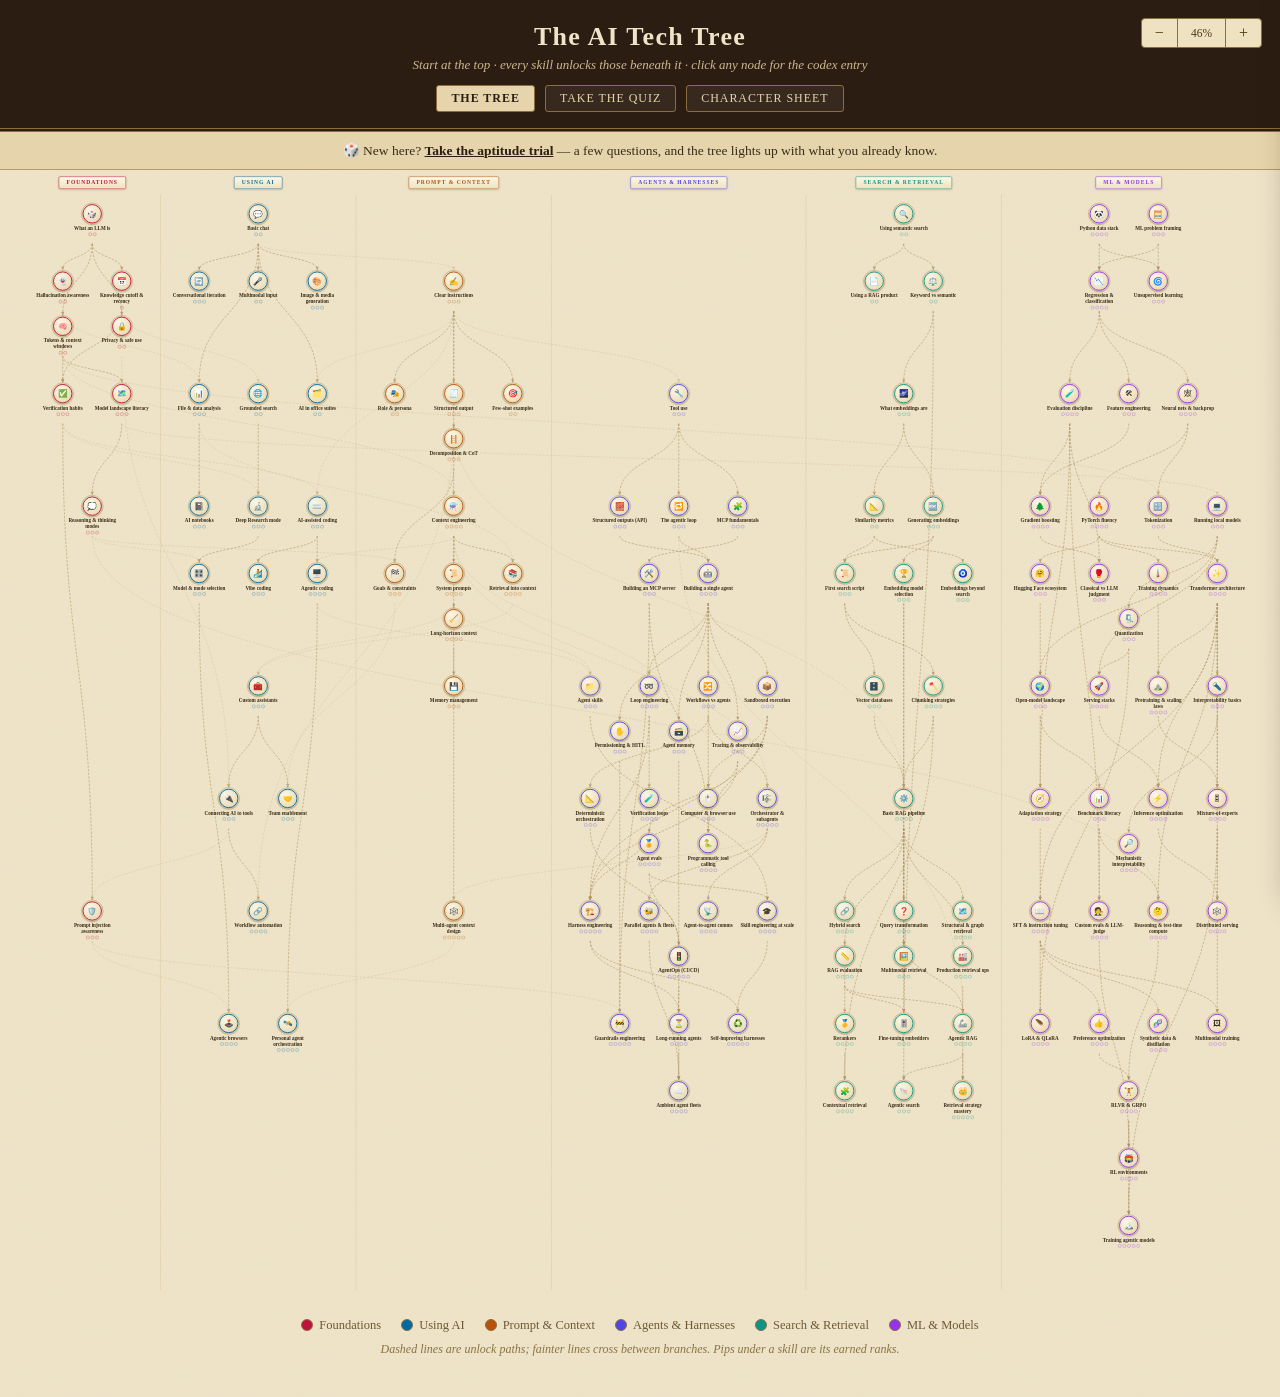
==== commit acf5faca: "webkit compatibility fix" ====
--- a/index.html
+++ b/index.html
@@ -6,13 +6,32 @@
 <title>The AI Tech Tree</title>
 <link rel="stylesheet" href="tt.css">
 <style>
-  #zoomBtn {
-    position: absolute; right: 18px; top: 18px;
-    font-family: inherit; font-size: 12px; padding: 6px 14px; cursor: pointer;
-    background: #efe2c0; color: #4a3a20; border: 1px solid #8c6d3f; border-radius: 4px;
-  }
-  #viewport { overflow: auto; }
-  .canvas { position: relative; margin: 0 auto; }
+  #zoomCtl {
+    position: absolute; right: 18px; top: 18px; z-index: 5;
+    display: flex; align-items: stretch;
+    background: #efe2c0; border: 1px solid #8c6d3f; border-radius: 4px; overflow: hidden;
+  }
+  #zoomCtl button {
+    font-family: inherit; cursor: pointer; background: transparent; color: #4a3a20;
+    border: none; border-right: 1px solid #8c6d3f; padding: 6px 13px;
+  }
+  #zoomCtl button:last-child { border-right: none; }
+  #zoomCtl button:hover:not(:disabled) { background: #f7edd2; }
+  #zoomCtl button:disabled { opacity: .4; cursor: default; }
+  #zoomCtl #zoomOut, #zoomCtl #zoomIn { font-size: 16px; line-height: 1; }
+  #zoomCtl #zoomPct { font-size: 11.5px; min-width: 46px; }
+  @media (max-width: 700px) {
+    /* absolute top-right collides with the centered, wrapping title on narrow screens —
+       drop it into normal flow below the nav instead */
+    #zoomCtl { position: static; margin: 14px auto 0; width: fit-content; }
+  }
+  #viewport { overflow: auto; -webkit-overflow-scrolling: touch; touch-action: pan-x pan-y; }
+  /* .stage carries the *visual* (post-zoom) footprint so scrolling/centering use real box
+     dimensions; .canvas keeps its native pixel size and is scaled with transform, which — unlike
+     the legacy `zoom` property — every engine renders identically (avoids WebKit's mobile
+     "text autosizing" blowing font sizes back up when a container is shrunk). */
+  .stage { position: relative; margin: 0 auto; }
+  .canvas { position: relative; transform-origin: top left; }
   svg.edges { position: absolute; inset: 0; pointer-events: none; }
   .lane-head {
     position: absolute; top: 14px; transform: translateX(-50%); z-index: 6;
@@ -61,9 +80,12 @@
   #shade { position:fixed; inset:0; background:rgba(43,29,18,.25); z-index:90; opacity:0; pointer-events:none; transition:opacity .22s; }
   #shade.open { opacity:1; pointer-events:auto; }
   #drawer {
-    position: fixed; top:0; right:0; height:100%; width: 420px; max-width: 94vw; z-index: 95;
+    position: fixed; top:0; right:0; width: 420px; max-width: 94vw; z-index: 95;
+    height: 100vh; height: 100dvh;
     background: #fbf3dd; border-left: 2px solid #8c6d3f; box-shadow: -10px 0 28px rgba(43,29,18,.4);
-    transform: translateX(105%); transition: transform .25s ease; overflow-y: auto;
+    transform: translateX(105%); transition: transform .25s ease;
+    overflow-y: auto; overflow-x: hidden; overscroll-behavior: contain;
+    -webkit-overflow-scrolling: touch; touch-action: pan-y;
     padding: 22px 24px 40px;
   }
   #drawer.open { transform: translateX(0); }
@@ -107,12 +129,16 @@
   <h1>The AI Tech Tree</h1>
   <div class="sub">Start at the top · every skill unlocks those beneath it · click any node for the codex entry</div>
   <div id="nav"></div>
-  <button id="zoomBtn">Actual size</button>
+  <div id="zoomCtl" role="group" aria-label="Zoom controls">
+    <button id="zoomOut" title="Zoom out" aria-label="Zoom out">−</button>
+    <button id="zoomPct" title="Reset to fit width" aria-label="Reset zoom to fit width">100%</button>
+    <button id="zoomIn" title="Zoom in" aria-label="Zoom in">+</button>
+  </div>
 </header>
 <div class="banner" id="banner" style="display:none">
   🎲 New here? <a href="quiz.html">Take the aptitude trial</a> — a few questions, and the tree lights up with what you already know.
 </div>
-<div id="viewport"><div class="canvas" id="canvas"></div></div>
+<div id="viewport"><div class="stage" id="stage"><div class="canvas" id="canvas"></div></div></div>
 <footer>
   <div class="legend" id="legend"></div>
   <div class="hint">Dashed lines are unlock paths; fainter lines cross between branches. Pips under a skill are its earned ranks.</div>
@@ -249,8 +275,9 @@
     });
     tipEl.style.display='block';
     const needNames = n.pre.map(p=>byId[p].name).join(', ');
-    const r = TT.rankOf(n.id);
-    const rline = TT.resolved(n.id) ? `<div class="needs">Your rank: ${r} of ${n.maxRank}${r? ' — '+n.ranks[r-1]:''}</div>` : '';
+    const r = TT.rankOf(n.id), mm = TT.maskOf(n.id);
+    const hi = mm.lastIndexOf(true);
+    const rline = TT.resolved(n.id) ? `<div class="needs">Your ranks: ${r} of ${n.maxRank}${hi>=0? ' — up to "'+n.ranks[hi]+'"':''}</div>` : '';
     tipEl.innerHTML = `<b>${n.name}</b><br>${n.d}` + rline +
       (needNames?`<div class="needs">Unlocked by: ${needNames}</div>`:'<div class="needs">A starting point — no prerequisites.</div>');
     tipEl.style.left = Math.max(8, Math.min(n.x+40, W-266))+'px';
@@ -273,9 +300,9 @@
 
 // ---------- progression state on the tree ----------
 function refreshNode(id){
-  const n = byId[id], el = nodeEls[id], r = TT.rankOf(id);
-  el.querySelectorAll('.pips i').forEach((p,i)=>p.classList.toggle('on', i < r));
-  el.classList.toggle('locked', r === 0);
+  const el = nodeEls[id], m = TT.maskOf(id);
+  el.querySelectorAll('.pips i').forEach((p,i)=>p.classList.toggle('on', !!m[i]));
+  el.classList.toggle('locked', TT.rankOf(id) === 0);
 }
 function refreshAll(){
   const surveyed = TT.totals().resolved > 0;
@@ -304,7 +331,7 @@
   openId = id;
   nodeEls[id].classList.add('sel');
   drawer.style.setProperty('--c', n.c);
-  const e = TT.entry(id), r = TT.rankOf(id);
+  const e = TT.entry(id), r = TT.rankOf(id), m = TT.maskOf(id);
   const branch = BRANCHES.find(b=>b.k===n.br);
   const nlink = (pid, done) => {
     const p = byId[pid];
@@ -327,7 +354,7 @@
     <h4>Mastery — ${r} of ${n.maxRank} rank${n.maxRank>1?'s':''}</h4>
     <div class="ranks">
       ${n.ranks.map((lbl,i)=>`
-        <div class="rrow ${i < r ? 'on':''}" data-r="${i+1}">
+        <div class="rrow ${m[i] ? 'on':''}" data-i="${i}">
           <span class="rn">${i+1}</span><span class="box"></span><span class="rl">${lbl}</span>
         </div>`).join('')}
     </div>
@@ -349,11 +376,9 @@
 
   drawer.querySelector('.dclose').addEventListener('click', closeDrawer);
   drawer.querySelectorAll('.rrow').forEach(row => row.addEventListener('click', ()=>{
-    const clicked = +row.dataset.r;
-    const cur = TT.rankOf(id);
-    TT.setRank(id, clicked === cur ? clicked - 1 : clicked, 'manual');
+    TT.toggleRank(id, +row.dataset.i);   // each rank is its own checkbox — gaps allowed
     refreshAll();
-    openDrawer(id);           // re-render with new state
+    openDrawer(id);                      // re-render with new state
   }));
   drawer.querySelectorAll('.nlink').forEach(a => a.addEventListener('click', ()=>{
     const pid = a.dataset.go;
@@ -379,21 +404,41 @@
 function scrollToNode(id){
   const n = byId[id];
   const vp = document.getElementById('viewport');
-  const s = fit ? Math.min(1, (window.innerWidth - 24) / W) : 1;
-  vp.scrollTo({ left: n.x*s - window.innerWidth/2, behavior:'smooth' });
-  window.scrollTo({ top: Math.max(0, n.y*s - window.innerHeight/2 + 140), behavior:'smooth' });
+  vp.scrollTo({ left: n.x*scale - window.innerWidth/2, behavior:'smooth' });
+  window.scrollTo({ top: Math.max(0, n.y*scale - window.innerHeight/2 + 140), behavior:'smooth' });
 }
 
 // ---------- zoom ----------
-const vp = document.getElementById('viewport'), btn = document.getElementById('zoomBtn');
-let fit = true;
+// Map-style zoom: +/- step buttons plus a "reset to fit width" readout, in place of the old
+// binary actual-size/fit-width toggle. `.canvas` is scaled with `transform` (not the legacy
+// `zoom` property) so every browser — including mobile Safari — renders it identically.
+const vp = document.getElementById('viewport'), stage = document.getElementById('stage');
+const zoomOutBtn = document.getElementById('zoomOut'), zoomInBtn = document.getElementById('zoomIn'), zoomPctBtn = document.getElementById('zoomPct');
+const ZOOM_MIN = 0.08, ZOOM_MAX = 2, ZOOM_STEP = 0.15;
+function fitScale(){ return Math.min(1, (window.innerWidth - 24) / W); }
+// On phone-width screens, fitting the whole (wide) tree into view shrinks nodes past legibility —
+// start at actual size there instead and let people pan/scroll; wider screens keep the overview
+// default, and stay "live" (re-fitting on resize) until the person manually zooms.
+let liveFit = !window.matchMedia('(max-width: 700px)').matches;
+let scale = liveFit ? fitScale() : 1;
+
 function applyZoom(){
-  const s = fit ? Math.min(1, (window.innerWidth - 24) / W) : 1;
-  canvas.style.zoom = s;
-  btn.textContent = fit ? 'Actual size' : 'Fit width';
-}
-btn.addEventListener('click', ()=>{ fit = !fit; applyZoom(); });
-window.addEventListener('resize', applyZoom);
+  canvas.style.transform = `scale(${scale})`;
+  stage.style.width = Math.round(W*scale)+'px';
+  stage.style.height = Math.round(H*scale)+'px';
+  zoomPctBtn.textContent = Math.round(scale*100)+'%';
+  zoomOutBtn.disabled = scale <= ZOOM_MIN + 0.001;
+  zoomInBtn.disabled = scale >= ZOOM_MAX - 0.001;
+}
+function setZoom(s){
+  liveFit = false;
+  scale = Math.min(ZOOM_MAX, Math.max(ZOOM_MIN, s));
+  applyZoom();
+}
+zoomInBtn.addEventListener('click', ()=> setZoom(scale + ZOOM_STEP));
+zoomOutBtn.addEventListener('click', ()=> setZoom(scale - ZOOM_STEP));
+zoomPctBtn.addEventListener('click', ()=>{ liveFit = true; scale = fitScale(); applyZoom(); });
+window.addEventListener('resize', ()=>{ if (liveFit){ scale = fitScale(); applyZoom(); } });
 applyZoom();
 
 // deep link: index.html#s=R11 opens the codex entry
